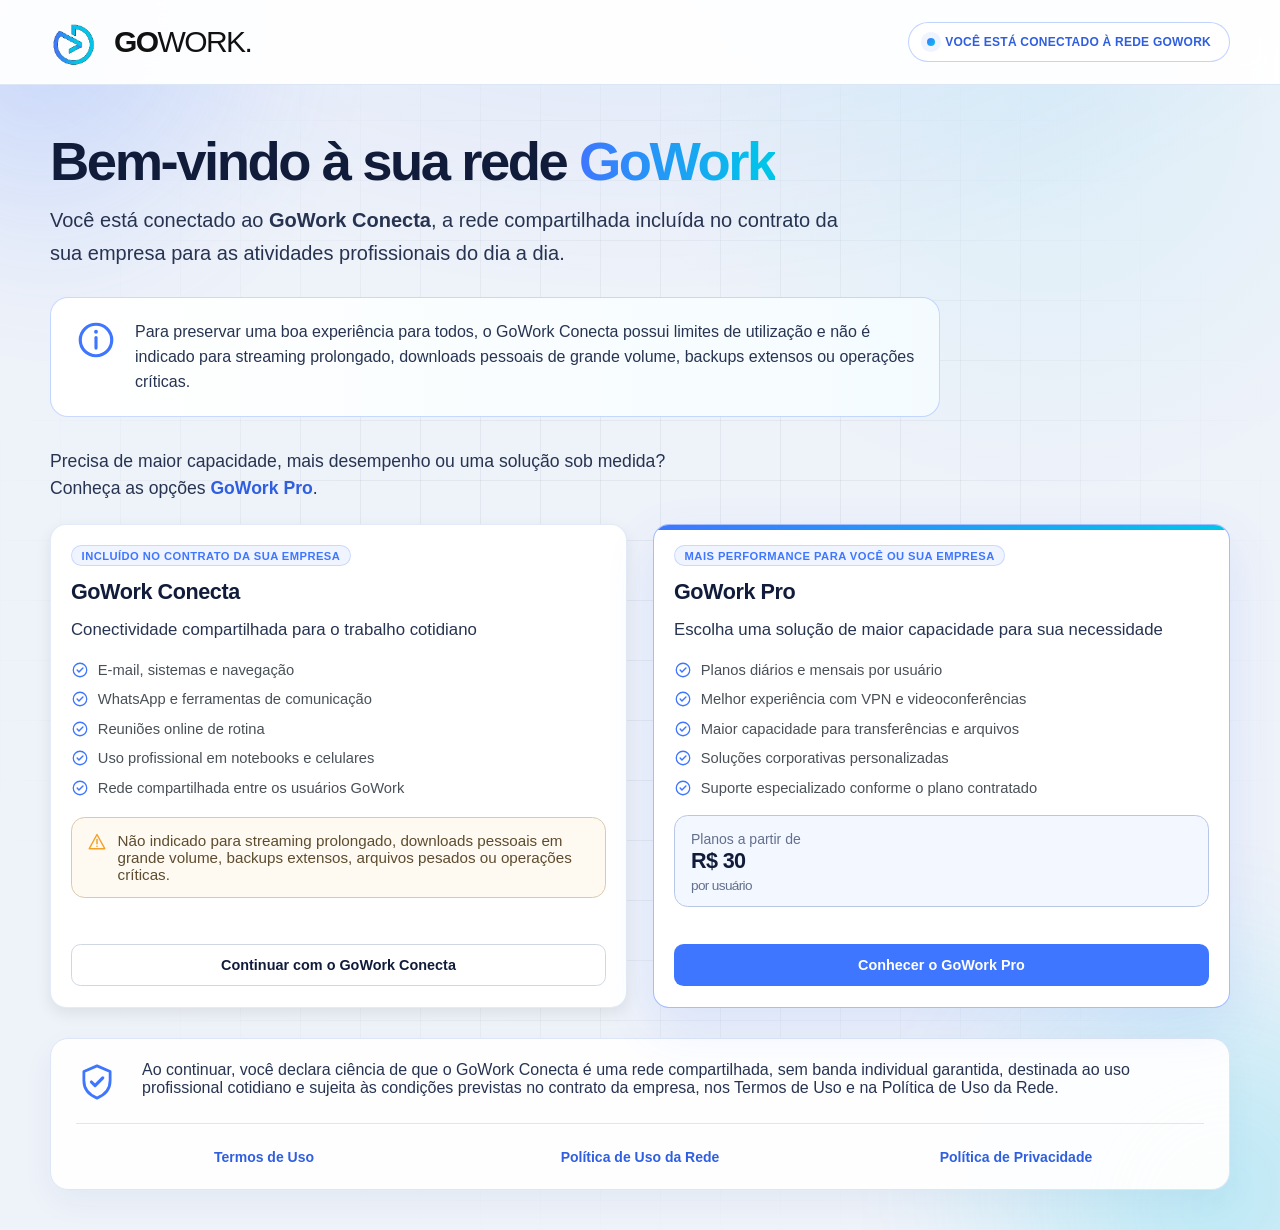
==== index.html @ 37eb9c04 "Inicializa o MVP do portal cativo GoWork Pro com login MikroTik e Netlify Forms. Co-authored-by: Cur" ====
<!DOCTYPE html>
<html lang="pt-BR">
<head>
  <meta charset="utf-8">
  <meta name="viewport" content="width=device-width, initial-scale=1">
  <meta name="theme-color" content="#3f76ff">
  <title>GoWork — Acesso à Internet</title>
  <link rel="stylesheet" href="assets/css/app.css">
</head>
<body>
  <div class="app-shell">
    <div class="bg-layers" aria-hidden="true">
      <div class="login-grid"></div>
      <div class="login-blob" style="top:-6rem;left:-6rem;width:26rem;height:26rem;background:radial-gradient(circle at 30% 30%, color-mix(in srgb, var(--blue) 55%, transparent), transparent 70%)"></div>
      <div class="login-blob" style="bottom:-8rem;right:-6rem;width:30rem;height:30rem;background:radial-gradient(circle at 70% 70%, color-mix(in srgb, var(--cyan) 55%, transparent), transparent 70%);animation-delay:-6s"></div>
    </div>
    <header class="topbar">
      <div class="topbar__inner">
        <a class="brand" data-href="index.html" aria-label="GoWork">
          <img class="brand__symbol" src="assets/img/gowork-mark.png" alt="">
          <span class="brand__wordmark" aria-hidden="true"><strong>GO</strong><span>WORK.</span></span>
        </a>
        <div class="status-pill" data-short="Conectado" role="status">Você está conectado à rede GoWork</div>
      </div>
    </header>

    <main class="wrap">
      <section class="hero" aria-labelledby="page-title">
        <h1 id="page-title">Bem-vindo à sua rede <span class="gradient-text">GoWork</span></h1>
        <p class="hero__lead">
          Você está conectado ao <strong>GoWork Conecta</strong>, a rede compartilhada
          incluída no contrato da sua empresa para as atividades profissionais do dia a dia.
        </p>
        <div class="information">
          <svg viewBox="0 0 24 24" aria-hidden="true"><circle cx="12" cy="12" r="9" fill="none" stroke="currentColor" stroke-width="1.8"/><path d="M12 10.6v6" fill="none" stroke="currentColor" stroke-width="1.8" stroke-linecap="round"/><circle cx="12" cy="7.3" r="1.1" fill="currentColor"/></svg>
          <p>
            Para preservar uma boa experiência para todos, o GoWork Conecta possui limites de
            utilização e não é indicado para streaming prolongado, downloads pessoais de grande
            volume, backups extensos ou operações críticas.
          </p>
        </div>
      </section>

      <p class="bridge">
        Precisa de maior capacidade, mais desempenho ou uma solução sob medida?<br>
        Conheça as opções <strong>GoWork Pro</strong>.
      </p>

      <section class="plans" aria-label="Planos de conectividade">
        <article class="plan-card">
          <div class="eyebrow">Incluído no contrato da sua empresa</div>
          <h2>GoWork Conecta</h2>
          <p class="plan-card__subtitle">Conectividade compartilhada para o trabalho cotidiano</p>
          <ul class="features"><li><svg class="check" viewBox="0 0 24 24" aria-hidden="true"><circle cx="12" cy="12" r="9" fill="none" stroke="currentColor" stroke-width="1.7"/><path d="m8.2 12.1 2.4 2.5 5.3-5.4" fill="none" stroke="currentColor" stroke-width="1.9" stroke-linecap="round" stroke-linejoin="round"/></svg><span>E-mail, sistemas e navegação</span></li><li><svg class="check" viewBox="0 0 24 24" aria-hidden="true"><circle cx="12" cy="12" r="9" fill="none" stroke="currentColor" stroke-width="1.7"/><path d="m8.2 12.1 2.4 2.5 5.3-5.4" fill="none" stroke="currentColor" stroke-width="1.9" stroke-linecap="round" stroke-linejoin="round"/></svg><span>WhatsApp e ferramentas de comunicação</span></li><li><svg class="check" viewBox="0 0 24 24" aria-hidden="true"><circle cx="12" cy="12" r="9" fill="none" stroke="currentColor" stroke-width="1.7"/><path d="m8.2 12.1 2.4 2.5 5.3-5.4" fill="none" stroke="currentColor" stroke-width="1.9" stroke-linecap="round" stroke-linejoin="round"/></svg><span>Reuniões online de rotina</span></li><li><svg class="check" viewBox="0 0 24 24" aria-hidden="true"><circle cx="12" cy="12" r="9" fill="none" stroke="currentColor" stroke-width="1.7"/><path d="m8.2 12.1 2.4 2.5 5.3-5.4" fill="none" stroke="currentColor" stroke-width="1.9" stroke-linecap="round" stroke-linejoin="round"/></svg><span>Uso profissional em notebooks e celulares</span></li><li><svg class="check" viewBox="0 0 24 24" aria-hidden="true"><circle cx="12" cy="12" r="9" fill="none" stroke="currentColor" stroke-width="1.7"/><path d="m8.2 12.1 2.4 2.5 5.3-5.4" fill="none" stroke="currentColor" stroke-width="1.9" stroke-linecap="round" stroke-linejoin="round"/></svg><span>Rede compartilhada entre os usuários GoWork</span></li></ul>
          <div class="warning-box">
            <svg viewBox="0 0 24 24" aria-hidden="true"><path d="M12 3 2.7 20h18.6L12 3Z" fill="none" stroke="currentColor" stroke-width="1.7" stroke-linejoin="round"/><path d="M12 9v5" fill="none" stroke="currentColor" stroke-width="1.8" stroke-linecap="round"/><circle cx="12" cy="17.1" r="1" fill="currentColor"/></svg>
            <p>Não indicado para streaming prolongado, downloads pessoais em grande volume, backups extensos, arquivos pesados ou operações críticas.</p>
          </div>
          <div class="card-spacer"></div>
          <!-- login-by=http-chap: $(...) só é substituído pelo RouterOS no html-directory -->
          <form id="hotspot-login" class="hotspot-login" method="post" action="$(link-login-only)" data-preview-href="obrigado.html?plano=conecta">
            <input type="hidden" name="dst" value="$(link-orig)">
            <input type="hidden" name="popup" value="true">
            <input type="hidden" name="username" value="">
            <input type="hidden" name="password" value="">
            <p id="hotspot-error" class="form-error" hidden>$(error)</p>
            <button type="submit" class="cta btn--ghost" data-conecta>Continuar com o GoWork Conecta</button>
          </form>
        </article>

        <article class="plan-card plan-card--pro">
          <div class="eyebrow">Mais performance para você ou sua empresa</div>
          <h2>GoWork Pro</h2>
          <p class="plan-card__subtitle">Escolha uma solução de maior capacidade para sua necessidade</p>
          <ul class="features"><li><svg class="check" viewBox="0 0 24 24" aria-hidden="true"><circle cx="12" cy="12" r="9" fill="none" stroke="currentColor" stroke-width="1.7"/><path d="m8.2 12.1 2.4 2.5 5.3-5.4" fill="none" stroke="currentColor" stroke-width="1.9" stroke-linecap="round" stroke-linejoin="round"/></svg><span>Planos diários e mensais por usuário</span></li><li><svg class="check" viewBox="0 0 24 24" aria-hidden="true"><circle cx="12" cy="12" r="9" fill="none" stroke="currentColor" stroke-width="1.7"/><path d="m8.2 12.1 2.4 2.5 5.3-5.4" fill="none" stroke="currentColor" stroke-width="1.9" stroke-linecap="round" stroke-linejoin="round"/></svg><span>Melhor experiência com VPN e videoconferências</span></li><li><svg class="check" viewBox="0 0 24 24" aria-hidden="true"><circle cx="12" cy="12" r="9" fill="none" stroke="currentColor" stroke-width="1.7"/><path d="m8.2 12.1 2.4 2.5 5.3-5.4" fill="none" stroke="currentColor" stroke-width="1.9" stroke-linecap="round" stroke-linejoin="round"/></svg><span>Maior capacidade para transferências e arquivos</span></li><li><svg class="check" viewBox="0 0 24 24" aria-hidden="true"><circle cx="12" cy="12" r="9" fill="none" stroke="currentColor" stroke-width="1.7"/><path d="m8.2 12.1 2.4 2.5 5.3-5.4" fill="none" stroke="currentColor" stroke-width="1.9" stroke-linecap="round" stroke-linejoin="round"/></svg><span>Soluções corporativas personalizadas</span></li><li><svg class="check" viewBox="0 0 24 24" aria-hidden="true"><circle cx="12" cy="12" r="9" fill="none" stroke="currentColor" stroke-width="1.7"/><path d="m8.2 12.1 2.4 2.5 5.3-5.4" fill="none" stroke="currentColor" stroke-width="1.9" stroke-linecap="round" stroke-linejoin="round"/></svg><span>Suporte especializado conforme o plano contratado</span></li></ul>
          <div class="price-box">
            <div>
              <span class="price-box__label" style="color:var(--muted);font-size:14px">Planos a partir de</span>
              <div class="price">R$ 30 <small>por usuário</small></div>
            </div>
          </div>
          <div class="card-spacer"></div>
          <a class="cta" data-href="planos.html">Conhecer o GoWork Pro</a>
        </article>
      </section>

      <section class="legal" aria-label="Condições de uso">
        <div class="legal__main">
          <svg class="legal__icon" viewBox="0 0 24 24" aria-hidden="true"><path d="M12 2.8 4.5 6v5.2c0 4.9 3.1 8.3 7.5 10 4.4-1.7 7.5-5.1 7.5-10V6L12 2.8Z" fill="none" stroke="currentColor" stroke-width="1.6" stroke-linejoin="round"/><path d="m8.8 12 2.1 2.1 4.4-4.5" fill="none" stroke="currentColor" stroke-width="1.8" stroke-linecap="round" stroke-linejoin="round"/></svg>
          <p>
            Ao continuar, você declara ciência de que o GoWork Conecta é uma rede compartilhada,
            sem banda individual garantida, destinada ao uso profissional cotidiano e sujeita às
            condições previstas no contrato da empresa, nos Termos de Uso e na Política de Uso da Rede.
          </p>
        </div>
        <nav class="legal__links" aria-label="Documentos legais">
          <a class="footer-link" href="#" data-terms>Termos de Uso</a>
          <a class="footer-link" href="#" data-policy>Política de Uso da Rede</a>
          <a class="footer-link" href="#" data-privacy>Política de Privacidade</a>
        </nav>
      </section>
    </main>
  </div>
  <script src="assets/js/md5.js"></script>
  <script>
    /* chap-id / chap-challenge precisam estar no HTML — o RouterOS não reescreve app.js */
    window.GOWORK_HOTSPOT = {
      chapId: "$(chap-id)",
      chapChallenge: "$(chap-challenge)"
    };
  </script>
  <script src="assets/js/config.js"></script>
  <script src="assets/js/app.js"></script>
  
</body>
</html>
---- assets/css/app.css ----
:root {
  --brand-primary: #3f76ff;
  --brand-secondary: #00c5e9;
  --navy: #111c3b;
  --text: #273451;
  --muted: #63708d;
  --line: #dce6f4;
  --soft: #f7fbff;
  --blue: #3f76ff;
  --cyan: #00c5e9;
  --blue-dark: #2f5fe0;
  --warning: #f2a129;
  --warning-bg: #fffaf1;
  --danger: #dc3545;
  --success: #249689;
  --background: #eef2f9;
  --card: #ffffff;
  --radius: 22px;
  --shadow: 0 15px 45px rgba(23, 73, 130, 0.08);
  --max-width: 1180px;
  --font: Inter, -apple-system, BlinkMacSystemFont, "Segoe UI", Roboto, Arial, sans-serif;
}

*,
*::before,
*::after {
  box-sizing: border-box;
}

html {
  scroll-behavior: smooth;
  -webkit-text-size-adjust: 100%;
}

body {
  margin: 0;
  min-height: 100dvh;
  color: var(--text);
  font-family: var(--font);
  background: var(--background);
  -webkit-font-smoothing: antialiased;
  -webkit-tap-highlight-color: transparent;
}

a {
  color: inherit;
}

button,
input,
select,
textarea {
  font: inherit;
}

.app-shell {
  position: relative;
  isolation: isolate;
  min-height: 100dvh;
  display: flex;
  flex-direction: column;
  background-color: var(--background);
  background-image:
    radial-gradient(ellipse 120% 80% at 50% -20%, color-mix(in srgb, var(--blue) 14%, transparent), transparent 55%),
    radial-gradient(circle at 82% 8%, rgba(0, 197, 233, 0.08), transparent 25rem);
}

.bg-layers {
  pointer-events: none;
  position: absolute;
  inset: 0;
  z-index: -1;
  overflow: hidden;
}

.login-blob {
  position: absolute;
  border-radius: 9999px;
  filter: blur(60px);
  opacity: 0.45;
  animation: login-blob 16s ease-in-out infinite;
}

.login-grid {
  position: absolute;
  inset: 0;
  background-image:
    linear-gradient(to right, color-mix(in srgb, var(--navy) 5%, transparent) 1px, transparent 1px),
    linear-gradient(to bottom, color-mix(in srgb, var(--navy) 5%, transparent) 1px, transparent 1px);
  background-size: 60px 60px;
  mask-image: radial-gradient(ellipse at center, black 35%, transparent 75%);
  -webkit-mask-image: radial-gradient(ellipse at center, black 35%, transparent 75%);
  animation: login-grid-pan 24s linear infinite;
}

@keyframes login-blob {
  0%,
  100% {
    transform: translate3d(0, 0, 0) scale(1);
  }
  33% {
    transform: translate3d(28px, -18px, 0) scale(1.07);
  }
  66% {
    transform: translate3d(-22px, 22px, 0) scale(0.96);
  }
}

@keyframes login-grid-pan {
  0% {
    background-position: 0 0;
  }
  100% {
    background-position: 60px 60px;
  }
}

.topbar {
  position: sticky;
  top: 0;
  z-index: 20;
  background: rgba(255, 255, 255, 0.94);
  border-bottom: 1px solid var(--line);
  backdrop-filter: blur(12px);
}

.topbar__inner,
.wrap {
  width: min(calc(100% - 40px), var(--max-width));
  margin: 0 auto;
}

.topbar__inner {
  min-height: 84px;
  display: flex;
  align-items: center;
  justify-content: space-between;
  gap: 20px;
}

.brand {
  display: inline-flex;
  align-items: center;
  gap: 12px;
  text-decoration: none;
  min-width: max-content;
}

.brand__symbol {
  width: 52px;
  height: 52px;
  object-fit: contain;
  display: block;
}

.brand__wordmark {
  display: inline-flex;
  align-items: baseline;
  color: #111;
  line-height: 1;
  letter-spacing: -1.6px;
  font-size: 30px;
}

.brand__wordmark strong {
  font-weight: 800;
}

.brand__wordmark span {
  font-weight: 300;
}

.status-pill {
  border: 1px solid color-mix(in srgb, var(--blue) 32%, transparent);
  color: var(--blue-dark);
  background: #fff;
  padding: 12px 18px;
  border-radius: 999px;
  font-size: 12px;
  font-weight: 800;
  letter-spacing: 0.02em;
  text-transform: uppercase;
  display: inline-flex;
  align-items: center;
  gap: 10px;
  white-space: nowrap;
}

.status-pill::before {
  content: "";
  width: 8px;
  height: 8px;
  border-radius: 50%;
  background: linear-gradient(135deg, var(--blue), var(--cyan));
  box-shadow: 0 0 0 6px color-mix(in srgb, var(--blue) 8%, transparent);
}

main.wrap {
  padding: 48px 0 40px;
  flex: 1;
}

h1,
h2,
h3,
p {
  margin: 0;
}

h1 {
  color: var(--navy);
  font-size: clamp(2rem, 5vw, 3.4rem);
  line-height: 1.05;
  letter-spacing: -0.045em;
}

h2 {
  color: var(--navy);
  font-size: clamp(1.5rem, 3vw, 2.2rem);
  letter-spacing: -0.03em;
  line-height: 1.1;
}

.gradient-text {
  background: linear-gradient(90deg, var(--blue) 0%, var(--cyan) 95%);
  -webkit-background-clip: text;
  background-clip: text;
  color: transparent;
}

.hero {
  max-width: 890px;
}

.hero--split {
  max-width: none;
  display: grid;
  grid-template-columns: minmax(0, 1fr) 270px;
  gap: 44px;
  align-items: center;
  margin-bottom: 28px;
}

.hero__lead,
.hero p {
  margin-top: 14px;
  max-width: 820px;
  color: var(--text);
  font-size: clamp(1rem, 2vw, 1.25rem);
  line-height: 1.62;
}

.hero__visual {
  min-height: 220px;
  border-radius: 28px;
  border: 1px solid color-mix(in srgb, var(--blue) 18%, transparent);
  background:
    radial-gradient(circle at 35% 28%, rgba(0, 197, 233, 0.18), transparent 8rem),
    linear-gradient(145deg, #f9fdff 0%, #edf7ff 100%);
  position: relative;
  overflow: hidden;
}

.hero__wifi {
  position: absolute;
  left: 30px;
  top: 42px;
  width: 90px;
  height: 70px;
  color: var(--blue);
}

.hero__buildings {
  position: absolute;
  right: 24px;
  bottom: 0;
  display: flex;
  align-items: end;
  gap: 9px;
}

.hero__building {
  width: 48px;
  border-radius: 10px 10px 0 0;
  border: 1px solid color-mix(in srgb, var(--blue) 26%, transparent);
  background:
    repeating-linear-gradient(180deg, rgba(63, 118, 255, 0.18) 0 8px, rgba(255, 255, 255, 0.92) 8px 15px),
    linear-gradient(180deg, #eaf6ff, #d4ebff);
}

.hero__building:nth-child(1) {
  height: 112px;
}
.hero__building:nth-child(2) {
  height: 170px;
  width: 56px;
}
.hero__building:nth-child(3) {
  height: 136px;
}

.information,
.notice,
.warning-box,
.price-box,
.legal,
.card,
.form-section {
  border-radius: 18px;
}

.information {
  margin-top: 28px;
  display: flex;
  align-items: flex-start;
  gap: 18px;
  border: 1px solid color-mix(in srgb, var(--blue) 28%, transparent);
  background: linear-gradient(90deg, #ffffff 0%, #f4fbff 100%);
  padding: 21px 24px;
  max-width: 925px;
}

.information svg,
.legal__icon,
.notice svg {
  flex: 0 0 auto;
  width: 42px;
  height: 42px;
  color: var(--blue);
}

.information p,
.notice p {
  margin: 0;
  font-size: 1rem;
  line-height: 1.58;
}

.bridge {
  margin: 31px 0 22px;
  font-size: 1.1rem;
  line-height: 1.55;
}

.bridge strong {
  color: var(--blue-dark);
}

.plans,
.grid-3 {
  display: grid;
  gap: 26px;
}

.plans {
  grid-template-columns: 1fr 1fr;
}

.grid-3 {
  grid-template-columns: repeat(3, minmax(0, 1fr));
}

.card,
.plan-card,
.form-section {
  position: relative;
  display: flex;
  flex-direction: column;
  gap: 0.85rem;
  border: 1px solid color-mix(in srgb, var(--line) 80%, transparent);
  border-radius: 1rem;
  background: var(--card);
  box-shadow: 0 6px 16px rgba(0, 0, 0, 0.08);
  padding: 1.25rem 1.25rem 1.35rem;
  overflow: hidden;
}

.plan-card--pro,
.card--featured {
  border-color: color-mix(in srgb, var(--blue) 48%, transparent);
  box-shadow: 0 18px 50px color-mix(in srgb, var(--blue) 12%, transparent);
}

.plan-card--pro::before,
.card--featured::before {
  content: "";
  position: absolute;
  inset: 0 0 auto;
  height: 5px;
  background: linear-gradient(90deg, var(--blue), var(--cyan));
}

.eyebrow {
  width: fit-content;
  display: inline-flex;
  align-items: center;
  border: 1px solid color-mix(in srgb, var(--blue) 22%, transparent);
  color: var(--blue);
  background: color-mix(in srgb, var(--blue) 8%, #fff);
  border-radius: 999px;
  padding: 0.22rem 0.6rem;
  font-size: 0.7rem;
  font-weight: 650;
  letter-spacing: 0.04em;
  text-transform: uppercase;
}

.plan-card h2,
.card h2 {
  margin: 0;
  font-size: 1.35rem;
  font-weight: 600;
  letter-spacing: -0.02em;
}

.plan-card__subtitle {
  color: var(--text);
  font-size: 1.05rem;
  line-height: 1.5;
}

.features,
.list {
  list-style: none;
  margin: 0.25rem 0 0;
  padding: 0;
  display: grid;
  gap: 0.55rem;
}

.features li,
.list li {
  display: grid;
  grid-template-columns: 18px minmax(0, 1fr);
  gap: 0.55rem;
  align-items: start;
  font-size: 0.92rem;
  line-height: 1.4;
  color: #495057;
}

.check {
  width: 18px;
  height: 18px;
  margin-top: 1px;
  color: var(--blue);
}

.warning-box {
  margin-top: 0.35rem;
  border: 1px solid color-mix(in srgb, var(--warning) 28%, #d0d7e3);
  background: var(--warning-bg);
  border-radius: 0.85rem;
  padding: 0.85rem 0.95rem;
  display: grid;
  grid-template-columns: 20px minmax(0, 1fr);
  gap: 0.65rem;
}

.warning-box svg {
  width: 20px;
  height: 20px;
  color: var(--warning);
}

.warning-box p {
  margin: 0;
  color: #5d4c2f;
  font-size: 0.95rem;
}

.price-box,
.revenue {
  margin-top: 0.2rem;
  padding: 0.85rem 1rem;
  border: 1px solid color-mix(in srgb, var(--blue) 16%, #d0d7e3);
  border-radius: 0.85rem;
  background: color-mix(in srgb, var(--blue) 6%, #fff);
  display: flex;
  align-items: center;
  justify-content: space-between;
  gap: 0.75rem;
  flex-wrap: wrap;
}

.price {
  color: var(--navy);
  font-size: 1.35rem;
  font-weight: 700;
  letter-spacing: -0.03em;
}

.price small {
  display: block;
  margin-top: 4px;
  font-size: 0.85rem;
  font-weight: 500;
  color: var(--muted);
}

.card-spacer {
  flex: 1;
  min-height: 10px;
}

.cta,
.btn {
  margin-top: auto;
  min-height: 2.6rem;
  height: auto;
  border-radius: 0.6rem;
  border: 1px solid transparent;
  padding: 0.65rem 1rem;
  display: inline-flex;
  align-items: center;
  justify-content: center;
  gap: 0.45rem;
  width: 100%;
  text-align: center;
  text-decoration: none;
  color: #fff;
  background: var(--blue);
  box-shadow: none;
  font-weight: 550;
  font-size: 0.9rem;
  letter-spacing: 0;
  text-transform: none;
  white-space: normal;
  cursor: pointer;
  transition: transform 0.2s ease, background 0.2s ease;
}

.cta svg,
.btn svg {
  width: 1rem;
  height: 1rem;
  flex: 0 0 auto;
}

.cta:hover,
.btn:hover {
  background: color-mix(in srgb, var(--blue) 90%, #000);
  transform: translateY(-1px);
  text-decoration: none;
}

.btn--ghost,
.button--secondary {
  color: var(--navy);
  background: #fff;
  border-color: #d0d7e3;
  box-shadow: none;
}

.btn--ghost:hover,
.button--secondary:hover {
  background: #f8f9fa;
}

.btn--block,
.cta {
  width: 100%;
}

.btn[disabled] {
  opacity: 0.55;
  pointer-events: none;
}

.hotspot-login {
  display: flex;
  flex-direction: column;
  gap: 0.55rem;
  width: 100%;
  margin: 0;
}

.hotspot-login .cta {
  margin-top: 0;
}

.honeypot {
  position: absolute;
  left: -9999px;
  width: 1px;
  height: 1px;
  overflow: hidden;
}

.legal-doc {
  margin-top: 28px;
  display: grid;
  gap: 1rem;
}

.legal-doc p,
.legal-doc li {
  margin: 0;
  color: var(--text);
  font-size: 1rem;
  line-height: 1.6;
}

.legal-doc ul {
  margin: 0;
  padding-left: 1.2rem;
  display: grid;
  gap: 0.4rem;
}

.legal {
  margin-top: 30px;
  border: 1px solid var(--line);
  background: rgba(255, 255, 255, 0.95);
  padding: 22px 25px 0;
  box-shadow: 0 12px 32px rgba(23, 73, 130, 0.05);
}

.legal__main {
  display: grid;
  grid-template-columns: 48px minmax(0, 1fr);
  gap: 18px;
  padding-bottom: 20px;
}

.legal__links {
  border-top: 1px solid var(--line);
  display: grid;
  grid-template-columns: repeat(3, minmax(0, 1fr));
}

.footer-link {
  min-height: 65px;
  padding: 15px 10px;
  color: var(--blue-dark);
  text-decoration: none;
  display: inline-flex;
  align-items: center;
  justify-content: center;
  gap: 10px;
  font-size: 14px;
  font-weight: 700;
}

.footer-link:hover {
  background: var(--soft);
}

.form-section {
  margin-top: 18px;
}

.section-title {
  display: flex;
  align-items: center;
  gap: 12px;
  margin-bottom: 8px;
}

.section-number {
  width: 30px;
  height: 30px;
  border-radius: 9px;
  display: grid;
  place-items: center;
  color: #fff;
  background: linear-gradient(135deg, var(--blue), var(--cyan));
  font-size: 14px;
  font-weight: 800;
}

.section-title h3 {
  color: var(--navy);
  font-size: 1.25rem;
  letter-spacing: -0.025em;
}

.section-help {
  margin: 0 0 20px 42px;
  color: var(--muted);
  font-size: 14px;
}

.form-grid,
.grid {
  display: grid;
  grid-template-columns: repeat(2, minmax(0, 1fr));
  gap: 18px 20px;
}

.span-2,
.field--full {
  grid-column: 1 / -1;
}

.field {
  display: grid;
  gap: 8px;
  min-width: 0;
}

.field label,
.group-label {
  color: var(--navy);
  font-size: 13px;
  font-weight: 700;
}

.required {
  color: var(--danger);
  margin-left: 2px;
}

.field input,
.field select,
.field textarea {
  width: 100%;
  min-height: 50px;
  padding: 13px 14px;
  border: 1px solid #cfdbea;
  border-radius: 11px;
  background: #fff;
  color: var(--text);
}

.field textarea {
  min-height: 118px;
  resize: vertical;
}

.field input:focus,
.field select:focus,
.field textarea:focus {
  border-color: var(--blue);
  box-shadow: 0 0 0 4px color-mix(in srgb, var(--blue) 10%, transparent);
  outline: none;
}

.chips {
  display: flex;
  flex-wrap: wrap;
  gap: 10px;
}

.chip {
  appearance: none;
  border: 1px solid var(--line);
  background: #fff;
  color: var(--navy);
  border-radius: 999px;
  padding: 0.55rem 0.95rem;
  cursor: pointer;
  font-weight: 700;
}

.chip[aria-pressed="true"] {
  color: #fff;
  border-color: transparent;
  background: linear-gradient(100deg, var(--blue), var(--cyan));
}

.check-grid {
  display: grid;
  grid-template-columns: repeat(3, minmax(0, 1fr));
  gap: 12px 20px;
}

.check-option {
  position: relative;
  display: block;
}

.check-option input {
  position: absolute;
  opacity: 0;
  pointer-events: none;
}

.check-option__body {
  min-height: 46px;
  border: 1px solid transparent;
  border-radius: 11px;
  padding: 10px 11px;
  display: grid;
  grid-template-columns: 21px minmax(0, 1fr);
  gap: 9px;
  align-items: center;
  cursor: pointer;
  font-size: 13px;
}

.check-box {
  width: 20px;
  height: 20px;
  border: 1.7px solid #aebbd0;
  border-radius: 5px;
  display: grid;
  place-items: center;
  color: #fff;
}

.check-box svg {
  width: 14px;
  height: 14px;
  transform: scale(0);
}

.check-option input:checked + .check-option__body {
  border-color: color-mix(in srgb, var(--blue) 34%, transparent);
  background: var(--soft);
}

.check-option input:checked + .check-option__body .check-box {
  background: var(--blue);
  border-color: var(--blue);
}

.check-option input:checked + .check-option__body .check-box svg {
  transform: scale(1);
}

.inline-radio {
  display: flex;
  gap: 18px;
  min-height: 50px;
  align-items: center;
  flex-wrap: wrap;
}

.notice {
  margin-top: 22px;
  border: 1px solid color-mix(in srgb, var(--blue) 24%, transparent);
  background: #f5faff;
  padding: 17px 19px;
  display: grid;
  grid-template-columns: 34px minmax(0, 1fr);
  gap: 13px;
}

.notice--ok {
  border-color: color-mix(in srgb, var(--success) 30%, transparent);
  background: #f2fff8;
  color: var(--success);
}

.actions,
.form-actions {
  margin-top: 0.5rem;
  display: flex;
  flex-wrap: wrap;
  gap: 0.7rem;
}

.actions .btn,
.form-actions .btn {
  width: auto;
  min-width: 10rem;
  margin-top: 0;
}

.form-error {
  display: none;
  color: var(--danger);
  font-size: 0.9rem;
}

.form-error[data-show="1"] {
  display: block;
}

.footnote,
.footer-note {
  margin: 16px 0 0;
  text-align: center;
  color: var(--muted);
  font-size: 12px;
}

.cta:focus-visible,
.btn:focus-visible,
.footer-link:focus-visible,
.chip:focus-visible,
.field input:focus-visible,
.field select:focus-visible,
.field textarea:focus-visible {
  outline: 3px solid color-mix(in srgb, var(--blue) 25%, transparent);
  outline-offset: 3px;
}

@media (max-width: 980px) {
  .hero--split,
  .grid-3,
  .plans,
  .check-grid,
  .form-grid,
  .grid,
  .legal__links,
  .actions,
  .form-actions {
    grid-template-columns: 1fr;
  }

  .hero__visual {
    display: none;
  }

  .span-2,
  .field--full {
    grid-column: auto;
  }
}

@media (max-width: 840px) {
  .topbar__inner {
    min-height: 72px;
  }

  .brand__symbol {
    width: 42px;
    height: 42px;
  }

  .brand__wordmark {
    font-size: 23px;
  }

  .status-pill {
    font-size: 0;
    padding: 11px;
  }

  .status-pill::after {
    content: attr(data-short);
    font-size: 12px;
  }

  .section-help {
    margin-left: 0;
  }
}

@media (max-width: 560px) {
  .topbar__inner,
  .wrap {
    width: min(calc(100% - 24px), var(--max-width));
  }

  .card,
  .plan-card,
  .form-section {
    padding: 1.1rem 1rem 1.2rem;
  }

  .actions .btn,
  .form-actions .btn,
  .cta {
    width: 100%;
  }
}

@media (prefers-reduced-motion: reduce) {
  .login-blob,
  .login-grid {
    animation: none;
  }
}
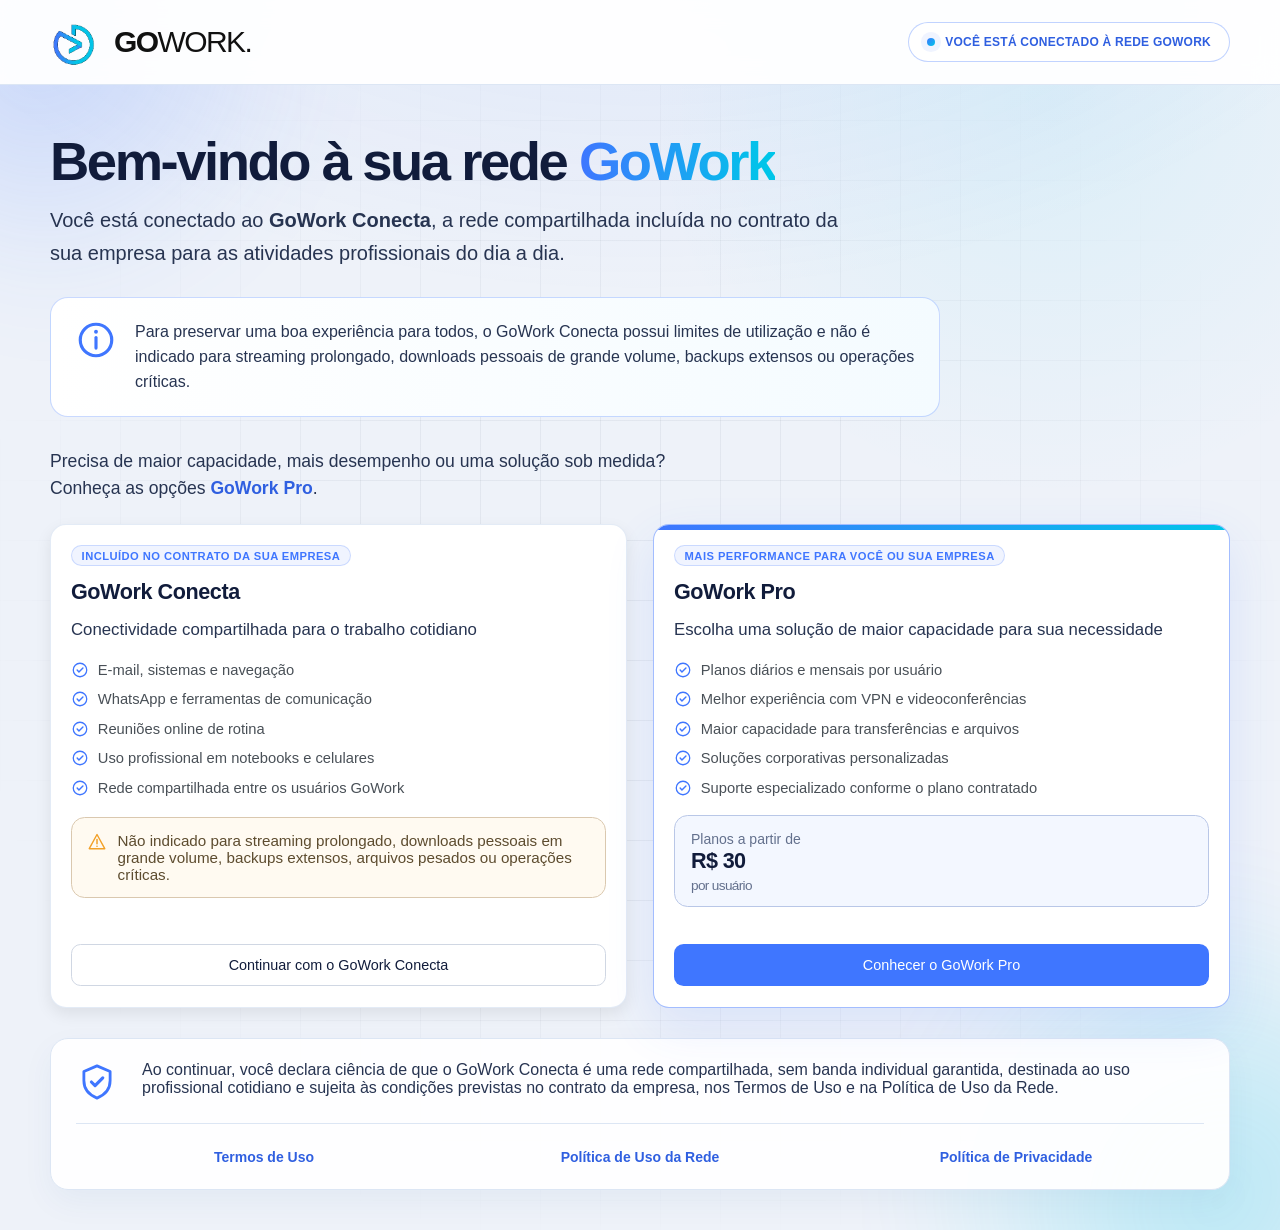
==== commit 74be5ea6: "Corrige o texto “fantasma” da tela de obrigado e ignora MAC inválido na URL. Co-authored-by: Cursor " ====
--- a/index.html
+++ b/index.html
@@ -5,7 +5,7 @@
   <meta name="viewport" content="width=device-width, initial-scale=1">
   <meta name="theme-color" content="#3f76ff">
   <title>GoWork — Acesso à Internet</title>
-  <link rel="stylesheet" href="assets/css/app.css">
+  <link rel="stylesheet" href="assets/css/app.css?v=5">
 </head>
 <body>
   <div class="app-shell">
@@ -101,16 +101,19 @@
       </section>
     </main>
   </div>
-  <script src="assets/js/md5.js"></script>
+  <script src="assets/js/md5.js?v=5"></script>
   <script>
     /* chap-id / chap-challenge precisam estar no HTML — o RouterOS não reescreve app.js */
     window.GOWORK_HOTSPOT = {
       chapId: "$(chap-id)",
-      chapChallenge: "$(chap-challenge)"
+      chapChallenge: "$(chap-challenge)",
+      /* MAC do visitante: viaja com o lead para dar identidade ao cadastro.
+         Se o RouterOS não substituir, chega o literal e o app.js descarta. */
+      mac: "$(mac)"
     };
   </script>
-  <script src="assets/js/config.js"></script>
-  <script src="assets/js/app.js"></script>
+  <script src="assets/js/config.js?v=5"></script>
+  <script src="assets/js/app.js?v=5"></script>
   
 </body>
 </html>
--- a/assets/css/app.css
+++ b/assets/css/app.css
@@ -40,6 +40,8 @@
   background: var(--background);
   -webkit-font-smoothing: antialiased;
   -webkit-tap-highlight-color: transparent;
+  /* Sem Inter instalado, pesos 550/650/800 viram negrito sintético (glifo pintado 2x). */
+  font-synthesis: none;
 }
 
 a {
@@ -163,7 +165,7 @@
 }
 
 .brand__wordmark strong {
-  font-weight: 800;
+  font-weight: 700;
 }
 
 .brand__wordmark span {
@@ -177,7 +179,7 @@
   padding: 12px 18px;
   border-radius: 999px;
   font-size: 12px;
-  font-weight: 800;
+  font-weight: 700;
   letter-spacing: 0.02em;
   text-transform: uppercase;
   display: inline-flex;
@@ -225,6 +227,7 @@
   background: linear-gradient(90deg, var(--blue) 0%, var(--cyan) 95%);
   -webkit-background-clip: text;
   background-clip: text;
+  -webkit-text-fill-color: transparent;
   color: transparent;
 }
 
@@ -400,7 +403,7 @@
   border-radius: 999px;
   padding: 0.22rem 0.6rem;
   font-size: 0.7rem;
-  font-weight: 650;
+  font-weight: 600;
   letter-spacing: 0.04em;
   text-transform: uppercase;
 }
@@ -521,7 +524,7 @@
   color: #fff;
   background: var(--blue);
   box-shadow: none;
-  font-weight: 550;
+  font-weight: 500;
   font-size: 0.9rem;
   letter-spacing: 0;
   text-transform: none;
@@ -666,7 +669,7 @@
   color: #fff;
   background: linear-gradient(135deg, var(--blue), var(--cyan));
   font-size: 14px;
-  font-weight: 800;
+  font-weight: 700;
 }
 
 .section-title h3 {
